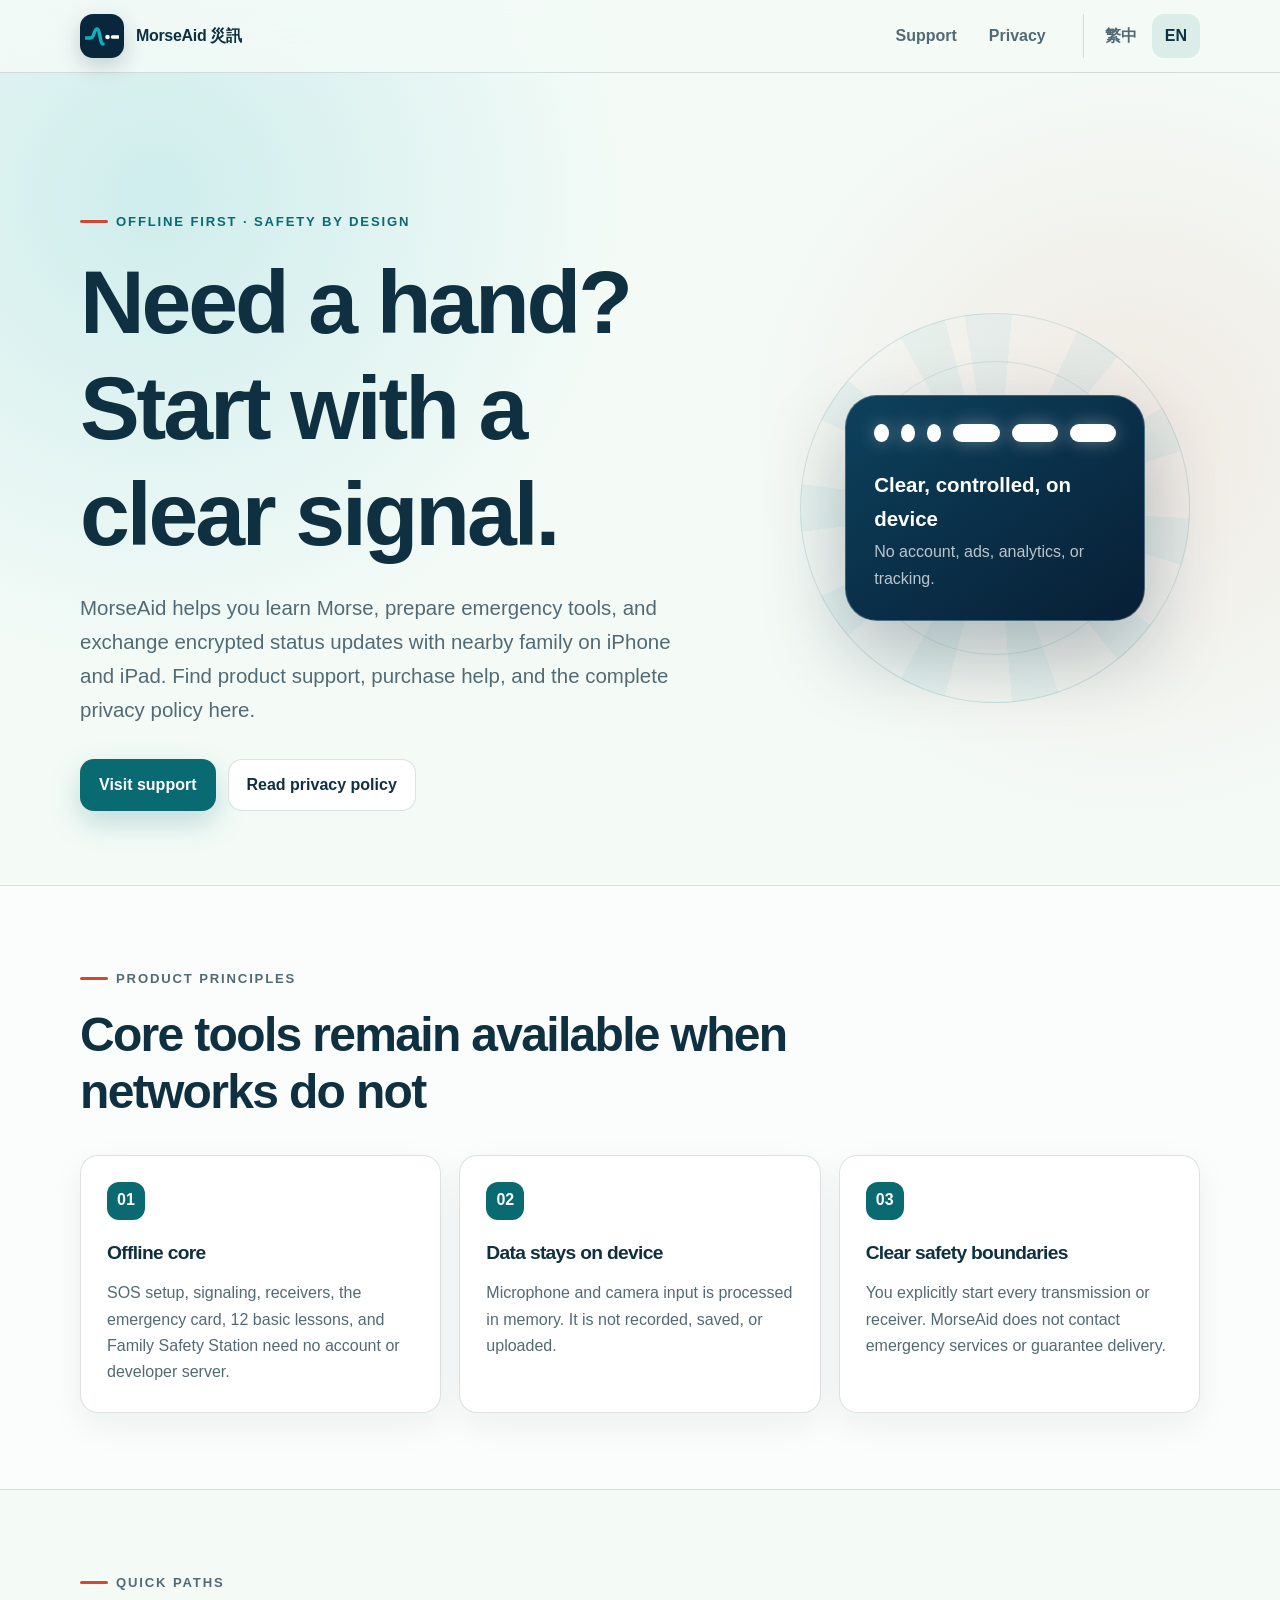
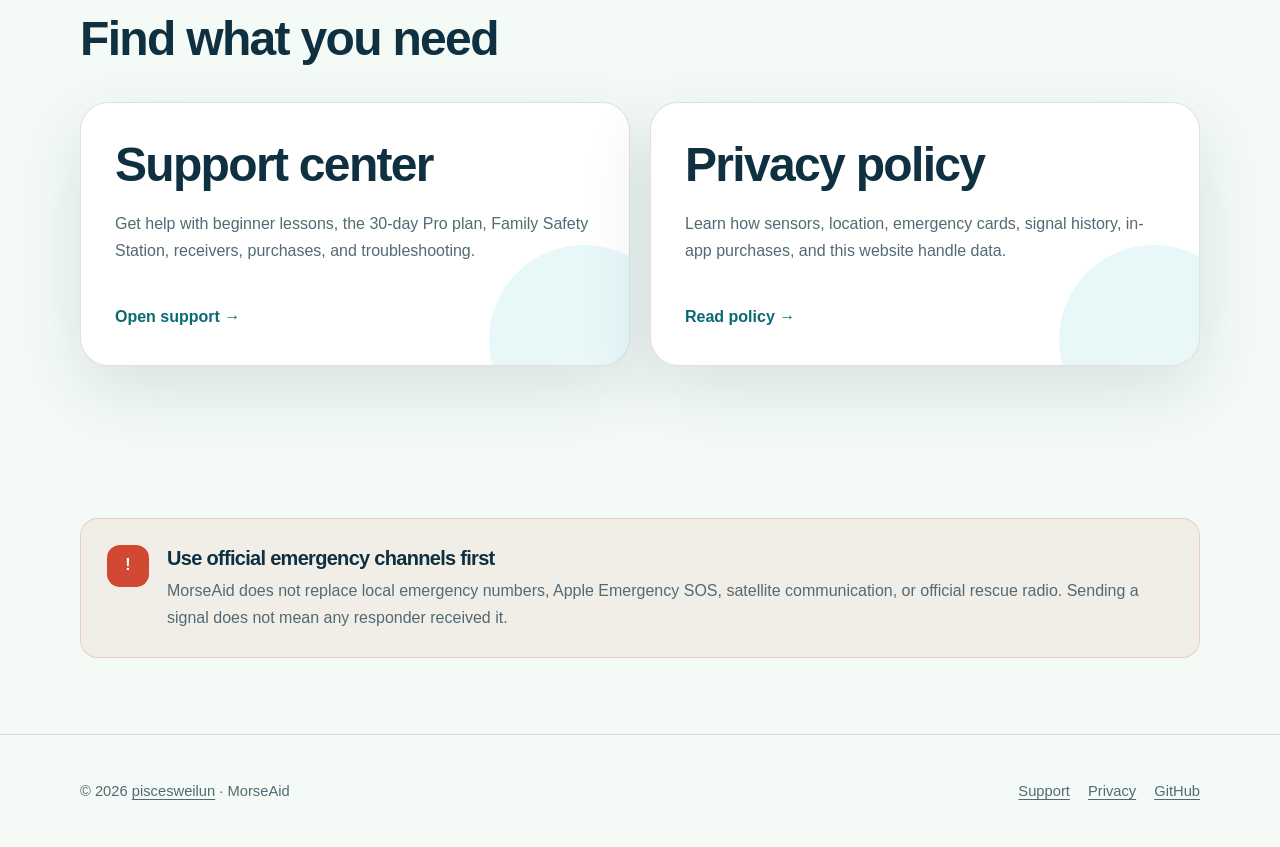
==== index.html @ 4d22c389 "docs: add training and Pro guidance" ====
<!doctype html>
<html lang="zh-Hant">
  <head>
    <meta charset="utf-8" />
    <meta name="viewport" content="width=device-width, initial-scale=1" />
    <meta
      name="description"
      content="MorseAid 災訊官方支援與隱私權資訊。Official support and privacy information for MorseAid."
    />
    <meta name="theme-color" content="#08273d" />
    <meta
      http-equiv="Content-Security-Policy"
      content="default-src 'self'; style-src 'self'; script-src 'self'; img-src 'self' data:; connect-src 'none'; object-src 'none'; base-uri 'self'"
    />
    <title>MorseAid 災訊｜支援與隱私</title>
    <link rel="icon" href="favicon.svg" type="image/svg+xml" />
    <link rel="stylesheet" href="styles.css" />
    <script src="script.js" defer></script>
  </head>
  <body data-lang="zh">
    <a class="skip-link lang-zh" href="#main">跳至主要內容</a>
    <a class="skip-link lang-en" href="#main">Skip to main content</a>
    <header class="site-header">
      <div class="nav-shell">
        <a class="brand-link" href="index.html" aria-label="MorseAid home">
          <span class="signal-mark" aria-hidden="true">
            <svg viewBox="0 0 68 48" fill="none">
              <path
                d="M2 28h10c6 0 6-18 12-18s6 30 12 30"
                stroke="#13afbd"
                stroke-width="7"
                stroke-linecap="round"
                stroke-linejoin="round"
              />
              <circle cx="45" cy="26" r="4.5" fill="white" />
              <path d="M55 26h11" stroke="white" stroke-width="7" stroke-linecap="round" />
            </svg>
          </span>
          <span>MorseAid 災訊</span>
        </a>
        <nav class="site-nav" aria-label="Primary">
          <a class="lang-zh" href="support.html">支援</a>
          <a class="lang-en" href="support.html">Support</a>
          <a class="lang-zh" href="privacy.html">隱私</a>
          <a class="lang-en" href="privacy.html">Privacy</a>
        </nav>
        <div class="language-toggle" aria-label="Language">
          <button type="button" data-language="zh" aria-pressed="true">繁中</button>
          <button type="button" data-language="en" aria-pressed="false">EN</button>
        </div>
      </div>
    </header>

    <main id="main">
      <section class="hero">
        <div class="shell hero-grid">
          <div>
            <p class="eyebrow lang-zh">離線優先 · 安全設計</p>
            <p class="eyebrow lang-en">Offline first · Safety by design</p>
            <h1 class="lang-zh">需要協助？<br />訊號從這裡開始。</h1>
            <h1 class="lang-en">Need a hand?<br />Start with a clear signal.</h1>
            <p class="lede lang-zh">
              MorseAid 災訊協助你在 iPhone 與 iPad 離線學習摩斯訊號、準備求救工具，並與附近家人交換加密現況。本網站提供操作支援、購買協助與完整隱私權說明。
            </p>
            <p class="lede lang-en">
              MorseAid helps you learn Morse, prepare emergency tools, and
              exchange encrypted status updates with nearby family on iPhone
              and iPad. Find product support, purchase help, and the complete
              privacy policy here.
            </p>
            <div class="hero-actions">
              <a class="button button-primary lang-zh" href="support.html">前往支援中心</a>
              <a class="button button-primary lang-en" href="support.html">Visit support</a>
              <a class="button button-secondary lang-zh" href="privacy.html">閱讀隱私權政策</a>
              <a class="button button-secondary lang-en" href="privacy.html">Read privacy policy</a>
            </div>
          </div>
          <div class="hero-visual" aria-hidden="true">
            <div class="signal-orbit"></div>
            <div class="signal-card">
              <div class="morse-line">
                <span class="dot"></span>
                <span class="dot"></span>
                <span class="dot"></span>
                <span class="dash"></span>
                <span class="dash"></span>
                <span class="dash"></span>
              </div>
              <strong class="lang-zh">清楚、可控、在裝置端</strong>
              <strong class="lang-en">Clear, controlled, on device</strong>
              <p class="lang-zh">沒有帳號、廣告、分析或追蹤。</p>
              <p class="lang-en">No account, ads, analytics, or tracking.</p>
            </div>
          </div>
        </div>
      </section>

      <section class="section section-soft">
        <div class="shell">
          <div class="section-heading">
            <p class="eyebrow lang-zh">產品原則</p>
            <p class="eyebrow lang-en">Product principles</p>
            <h2 class="lang-zh">在網路不可靠時，核心功能仍然可用</h2>
            <h2 class="lang-en">Core tools remain available when networks do not</h2>
          </div>
          <div class="card-grid">
            <article class="card">
              <span class="card-number">01</span>
              <h3 class="lang-zh">離線核心</h3>
              <h3 class="lang-en">Offline core</h3>
              <p class="lang-zh">
                SOS 設定、訊號發送與接收、求救資料卡、12 課基礎訓練及家庭安全站不需要帳號或開發者伺服器。
              </p>
              <p class="lang-en">
                SOS setup, signaling, receivers, the emergency card, 12 basic
                lessons, and Family Safety Station need no account or developer
                server.
              </p>
            </article>
            <article class="card">
              <span class="card-number">02</span>
              <h3 class="lang-zh">資料留在裝置</h3>
              <h3 class="lang-en">Data stays on device</h3>
              <p class="lang-zh">
                麥克風與相機資料只在記憶體中即時處理；不錄音、不儲存影像，也不上傳。
              </p>
              <p class="lang-en">
                Microphone and camera input is processed in memory. It is not
                recorded, saved, or uploaded.
              </p>
            </article>
            <article class="card">
              <span class="card-number">03</span>
              <h3 class="lang-zh">安全界線清楚</h3>
              <h3 class="lang-en">Clear safety boundaries</h3>
              <p class="lang-zh">
                每次發送或接收皆由你明確啟動。MorseAid 不會自動聯絡緊急服務，也不保證訊號送達。
              </p>
              <p class="lang-en">
                You explicitly start every transmission or receiver. MorseAid
                does not contact emergency services or guarantee delivery.
              </p>
            </article>
          </div>
        </div>
      </section>

      <section class="section">
        <div class="shell">
          <div class="section-heading">
            <p class="eyebrow lang-zh">快速入口</p>
            <p class="eyebrow lang-en">Quick paths</p>
            <h2 class="lang-zh">找到你需要的資訊</h2>
            <h2 class="lang-en">Find what you need</h2>
          </div>
          <div class="route-grid">
            <a class="route-card" href="support.html">
              <h2 class="lang-zh">支援中心</h2>
              <h2 class="lang-en">Support center</h2>
              <p class="lang-zh">
                查看新手課程、30 天 Pro 計畫、家庭安全站、聲光接收、購買恢復及故障排除。
              </p>
              <p class="lang-en">
                Get help with beginner lessons, the 30-day Pro plan, Family
                Safety Station, receivers, purchases, and troubleshooting.
              </p>
              <span class="route-label lang-zh">查看支援 →</span>
              <span class="route-label lang-en">Open support →</span>
            </a>
            <a class="route-card" href="privacy.html">
              <h2 class="lang-zh">隱私權政策</h2>
              <h2 class="lang-en">Privacy policy</h2>
              <p class="lang-zh">
                瞭解感測器、位置、求救資料卡、訊號歷史、App 內購買與本網站如何處理資料。
              </p>
              <p class="lang-en">
                Learn how sensors, location, emergency cards, signal history,
                in-app purchases, and this website handle data.
              </p>
              <span class="route-label lang-zh">閱讀政策 →</span>
              <span class="route-label lang-en">Read policy →</span>
            </a>
          </div>
        </div>
      </section>

      <section class="section">
        <div class="shell safety-note">
          <span class="safety-icon" aria-hidden="true">!</span>
          <div>
            <h2 class="lang-zh">緊急狀況請先使用正式求救管道</h2>
            <h2 class="lang-en">Use official emergency channels first</h2>
            <p class="lang-zh">
              MorseAid 不能取代 119、110、112、Apple 緊急 SOS、衛星通訊或正式救難無線電。發出訊號不代表任何救援單位已收到。
            </p>
            <p class="lang-en">
              MorseAid does not replace local emergency numbers, Apple Emergency
              SOS, satellite communication, or official rescue radio. Sending a
              signal does not mean any responder received it.
            </p>
          </div>
        </div>
      </section>
    </main>

    <footer class="site-footer">
      <div class="shell footer-shell">
        <span>
          © <span data-year>2026</span>
          <a href="https://github.com/piscesweilun">piscesweilun</a> · MorseAid
        </span>
        <nav aria-label="Footer">
          <a class="lang-zh" href="support.html">支援</a>
          <a class="lang-en" href="support.html">Support</a>
          <a class="lang-zh" href="privacy.html">隱私權政策</a>
          <a class="lang-en" href="privacy.html">Privacy</a>
          <a href="https://github.com/piscesweilun/MorseAid-Support">GitHub</a>
        </nav>
      </div>
    </footer>
  </body>
</html>
---- styles.css ----
:root {
  color-scheme: light dark;
  --ink: #0f3040;
  --muted: #526a73;
  --paper: #f4fbf7;
  --surface: rgba(255, 255, 255, 0.86);
  --surface-strong: #ffffff;
  --line: rgba(15, 48, 64, 0.14);
  --brand: #096a71;
  --brand-bright: #08a4b5;
  --emergency: #d14932;
  --navy: #08273d;
  --shadow: 0 24px 70px rgba(8, 39, 61, 0.12);
  --radius-large: 28px;
  --radius-medium: 18px;
  --content: 1120px;
}

* {
  box-sizing: border-box;
}

html {
  scroll-behavior: smooth;
}

body {
  margin: 0;
  min-height: 100vh;
  color: var(--ink);
  background:
    radial-gradient(circle at 12% 8%, rgba(8, 164, 181, 0.16), transparent 30rem),
    radial-gradient(circle at 88% 18%, rgba(209, 73, 50, 0.1), transparent 25rem),
    var(--paper);
  font-family: -apple-system, BlinkMacSystemFont, "Segoe UI", "Noto Sans TC",
    "PingFang TC", sans-serif;
  line-height: 1.65;
}

a {
  color: var(--brand);
  text-underline-offset: 0.2em;
}

a:hover {
  color: var(--brand-bright);
}

button,
a {
  -webkit-tap-highlight-color: transparent;
}

.skip-link {
  position: fixed;
  z-index: 100;
  top: 12px;
  left: 12px;
  padding: 10px 14px;
  color: white;
  background: var(--navy);
  border-radius: 10px;
  transform: translateY(-160%);
}

.skip-link:focus {
  transform: translateY(0);
}

.site-header {
  position: sticky;
  z-index: 20;
  top: 0;
  border-bottom: 1px solid var(--line);
  background: rgba(244, 251, 247, 0.84);
  backdrop-filter: blur(18px);
}

.nav-shell {
  width: min(calc(100% - 32px), var(--content));
  min-height: 72px;
  margin: auto;
  display: flex;
  align-items: center;
  gap: 24px;
}

.brand-link {
  display: inline-flex;
  align-items: center;
  gap: 12px;
  color: var(--ink);
  font-weight: 800;
  text-decoration: none;
  letter-spacing: -0.02em;
}

.signal-mark {
  width: 44px;
  height: 44px;
  display: grid;
  place-items: center;
  overflow: hidden;
  border-radius: 13px;
  background: var(--navy);
  box-shadow: 0 8px 22px rgba(8, 39, 61, 0.2);
}

.signal-mark svg {
  width: 34px;
  height: 24px;
}

.site-nav {
  margin-left: auto;
  display: flex;
  align-items: center;
  gap: 6px;
}

.site-nav a,
.language-toggle button {
  min-height: 42px;
  padding: 9px 13px;
  color: var(--muted);
  border: 0;
  border-radius: 12px;
  background: transparent;
  font: inherit;
  font-weight: 700;
  text-decoration: none;
  cursor: pointer;
}

.site-nav a:hover,
.site-nav a[aria-current="page"],
.language-toggle button:hover,
.language-toggle button[aria-pressed="true"] {
  color: var(--ink);
  background: rgba(9, 106, 113, 0.1);
}

.language-toggle {
  display: flex;
  gap: 2px;
  padding-left: 8px;
  border-left: 1px solid var(--line);
}

main {
  overflow: hidden;
}

.shell {
  width: min(calc(100% - 32px), var(--content));
  margin: auto;
}

.hero {
  position: relative;
  padding: clamp(72px, 11vw, 132px) 0 74px;
}

.hero-grid {
  display: grid;
  grid-template-columns: minmax(0, 1.2fr) minmax(280px, 0.8fr);
  align-items: center;
  gap: clamp(42px, 8vw, 96px);
}

.eyebrow {
  display: inline-flex;
  align-items: center;
  gap: 8px;
  margin: 0 0 18px;
  color: var(--brand);
  font-size: 0.82rem;
  font-weight: 850;
  letter-spacing: 0.14em;
  text-transform: uppercase;
}

.eyebrow::before {
  width: 28px;
  height: 3px;
  content: "";
  border-radius: 999px;
  background: var(--emergency);
}

h1,
h2,
h3 {
  line-height: 1.18;
  letter-spacing: -0.035em;
}

h1 {
  max-width: 780px;
  margin: 0;
  font-size: clamp(2.65rem, 7vw, 5.8rem);
}

.page-hero h1 {
  font-size: clamp(2.4rem, 6vw, 4.7rem);
}

h2 {
  margin: 0 0 18px;
  font-size: clamp(1.8rem, 4vw, 3rem);
}

h3 {
  margin: 0 0 10px;
  font-size: 1.2rem;
}

.lede {
  max-width: 700px;
  margin: 24px 0 0;
  color: var(--muted);
  font-size: clamp(1.05rem, 2vw, 1.28rem);
}

.hero-actions {
  display: flex;
  flex-wrap: wrap;
  gap: 12px;
  margin-top: 32px;
}

.button {
  display: inline-flex;
  min-height: 50px;
  align-items: center;
  justify-content: center;
  gap: 8px;
  padding: 12px 18px;
  border: 1px solid transparent;
  border-radius: 14px;
  font-weight: 800;
  text-decoration: none;
}

.button-primary {
  color: white;
  background: var(--brand);
  box-shadow: 0 12px 30px rgba(9, 106, 113, 0.22);
}

.button-primary:hover {
  color: white;
  background: #075b61;
}

.button-secondary {
  color: var(--ink);
  border-color: var(--line);
  background: var(--surface);
}

button.button {
  font: inherit;
  cursor: pointer;
}

button.button:disabled {
  cursor: not-allowed;
  opacity: 0.48;
}

.hero-visual {
  position: relative;
  min-height: 390px;
  display: grid;
  place-items: center;
}

.signal-orbit {
  position: absolute;
  width: min(390px, 92vw);
  aspect-ratio: 1;
  border: 1px solid rgba(9, 106, 113, 0.14);
  border-radius: 50%;
  background:
    repeating-conic-gradient(
      from -9deg,
      rgba(8, 164, 181, 0.05) 0deg 14deg,
      transparent 14deg 34deg
    );
}

.signal-orbit::before,
.signal-orbit::after {
  position: absolute;
  inset: 12%;
  content: "";
  border: 1px solid rgba(9, 106, 113, 0.12);
  border-radius: inherit;
}

.signal-orbit::after {
  inset: 30%;
  background: rgba(9, 106, 113, 0.06);
}

.signal-card {
  position: relative;
  z-index: 2;
  width: min(300px, 75vw);
  padding: 28px;
  border: 1px solid rgba(255, 255, 255, 0.25);
  border-radius: 32px;
  color: white;
  background: linear-gradient(145deg, #0d415d, #071f35);
  box-shadow: 0 34px 80px rgba(8, 39, 61, 0.28);
}

.morse-line {
  display: flex;
  align-items: center;
  gap: 12px;
  margin-bottom: 26px;
}

.dot,
.dash {
  height: 18px;
  display: block;
  background: white;
  box-shadow: 0 0 18px rgba(255, 255, 255, 0.35);
}

.dot {
  width: 18px;
  border-radius: 50%;
}

.dash {
  width: 58px;
  border-radius: 999px;
}

.signal-card strong {
  display: block;
  margin-bottom: 4px;
  font-size: 1.28rem;
}

.signal-card p {
  margin: 0;
  color: rgba(255, 255, 255, 0.72);
}

.section {
  padding: 76px 0;
}

.section-soft {
  border-block: 1px solid var(--line);
  background: rgba(255, 255, 255, 0.48);
}

.section-heading {
  max-width: 720px;
  margin-bottom: 34px;
}

.section-heading p,
.card p,
.policy-section p,
.policy-section li,
.faq-item p {
  color: var(--muted);
}

.card-grid {
  display: grid;
  grid-template-columns: repeat(3, minmax(0, 1fr));
  gap: 18px;
}

.card {
  min-height: 100%;
  padding: 26px;
  border: 1px solid var(--line);
  border-radius: var(--radius-medium);
  background: var(--surface);
  box-shadow: 0 12px 35px rgba(8, 39, 61, 0.06);
}

.card-number {
  width: 38px;
  height: 38px;
  margin-bottom: 22px;
  display: grid;
  place-items: center;
  color: white;
  border-radius: 12px;
  background: var(--brand);
  font-weight: 850;
}

.card p:last-child {
  margin-bottom: 0;
}

.route-grid {
  display: grid;
  grid-template-columns: repeat(2, minmax(0, 1fr));
  gap: 20px;
}

.route-card {
  position: relative;
  min-height: 260px;
  padding: 34px;
  overflow: hidden;
  border: 1px solid var(--line);
  border-radius: var(--radius-large);
  color: var(--ink);
  background: var(--surface-strong);
  box-shadow: var(--shadow);
  text-decoration: none;
}

.route-card::after {
  position: absolute;
  right: -50px;
  bottom: -70px;
  width: 190px;
  height: 190px;
  content: "";
  border-radius: 50%;
  background: rgba(8, 164, 181, 0.09);
}

.route-card:hover {
  color: var(--ink);
  border-color: rgba(9, 106, 113, 0.35);
  transform: translateY(-2px);
}

.route-card p {
  max-width: 34rem;
  color: var(--muted);
}

.route-label {
  display: inline-flex;
  align-items: center;
  gap: 8px;
  margin-top: 24px;
  color: var(--brand);
  font-weight: 850;
}

.safety-note {
  display: grid;
  grid-template-columns: auto 1fr;
  gap: 18px;
  padding: 26px;
  border: 1px solid rgba(209, 73, 50, 0.2);
  border-radius: var(--radius-medium);
  background: rgba(209, 73, 50, 0.07);
}

.safety-icon {
  width: 42px;
  height: 42px;
  display: grid;
  place-items: center;
  color: white;
  border-radius: 13px;
  background: var(--emergency);
  font-weight: 900;
}

.safety-note h2 {
  margin: 2px 0 8px;
  font-size: 1.25rem;
}

.safety-note p {
  margin: 0;
  color: var(--muted);
}

.page-hero {
  padding: clamp(62px, 9vw, 104px) 0 52px;
}

.page-hero .lede {
  max-width: 780px;
}

.content-layout {
  display: grid;
  grid-template-columns: 230px minmax(0, 1fr);
  align-items: start;
  gap: clamp(34px, 7vw, 84px);
}

.toc {
  position: sticky;
  top: 100px;
  padding: 18px;
  border: 1px solid var(--line);
  border-radius: 16px;
  background: var(--surface);
}

.toc strong {
  display: block;
  margin-bottom: 10px;
  font-size: 0.85rem;
  letter-spacing: 0.08em;
  text-transform: uppercase;
}

.toc a {
  display: block;
  padding: 7px 8px;
  color: var(--muted);
  border-radius: 9px;
  font-size: 0.94rem;
  text-decoration: none;
}

.toc a:hover {
  color: var(--ink);
  background: rgba(9, 106, 113, 0.08);
}

.content-stack {
  min-width: 0;
}

.policy-section {
  padding: 0 0 52px;
  scroll-margin-top: 104px;
}

.policy-section + .policy-section {
  padding-top: 52px;
  border-top: 1px solid var(--line);
}

.policy-section ul,
.policy-section ol {
  padding-left: 1.35rem;
}

.policy-section li + li {
  margin-top: 9px;
}

.fact-list {
  display: grid;
  grid-template-columns: repeat(2, minmax(0, 1fr));
  gap: 14px;
  margin-top: 22px;
}

.fact {
  padding: 18px;
  border: 1px solid var(--line);
  border-radius: 14px;
  background: var(--surface);
}

.fact strong {
  display: block;
  margin-bottom: 5px;
}

.fact p {
  margin: 0;
}

.test-notice {
  margin: 24px 0;
  padding: 18px 20px;
  border: 1px solid rgba(9, 106, 113, 0.22);
  border-radius: 16px;
  background: rgba(8, 164, 181, 0.08);
}

.test-notice strong {
  display: block;
  margin-bottom: 5px;
}

.test-notice p {
  margin: 0;
}

.test-message-picker {
  display: grid;
  grid-template-columns: auto minmax(160px, 240px) minmax(0, 1fr);
  align-items: center;
  gap: 12px;
  margin: 0 0 18px;
  padding: 16px 18px;
  border: 1px solid var(--line);
  border-radius: 16px;
  background: var(--surface);
}

.test-message-picker label {
  font-weight: 900;
}

.test-message-picker select {
  width: 100%;
  min-height: 44px;
  padding: 8px 36px 8px 12px;
  color: var(--ink);
  border: 1px solid var(--line);
  border-radius: 10px;
  background: var(--surface-strong);
  font: inherit;
  font-weight: 800;
}

.test-message-picker p {
  margin: 0;
  color: var(--muted);
}

.test-message-picker code {
  color: var(--brand);
  font-size: 1rem;
  font-weight: 900;
  letter-spacing: 0.08em;
}

.signal-test-grid {
  display: grid;
  grid-template-columns: repeat(2, minmax(0, 1fr));
  gap: 18px;
}

.signal-test-card {
  min-width: 0;
  padding: 22px;
  border: 1px solid var(--line);
  border-radius: var(--radius-medium);
  background: var(--surface);
  box-shadow: 0 14px 42px rgba(8, 39, 61, 0.08);
}

.signal-test-heading {
  display: grid;
  grid-template-columns: auto minmax(0, 1fr);
  align-items: start;
  gap: 14px;
}

.signal-test-heading h3 {
  margin-top: 2px;
}

.signal-test-heading p {
  margin: 0;
}

.test-kind {
  display: inline-flex;
  min-height: 30px;
  align-items: center;
  padding: 5px 8px;
  color: white;
  border-radius: 8px;
  background: var(--brand);
  font-size: 0.68rem;
  font-weight: 900;
  letter-spacing: 0.1em;
}

.audio-test-visual,
.optical-test-stage {
  height: 240px;
  margin: 22px 0;
  overflow: hidden;
  border-radius: 18px;
  background: #061820;
}

.audio-test-visual {
  display: flex;
  align-items: center;
  justify-content: center;
  gap: 8px;
}

.audio-test-visual span {
  width: 8px;
  height: 34px;
  border-radius: 999px;
  background: #49c6c8;
}

.audio-test-visual span:nth-child(2),
.audio-test-visual span:nth-child(4) {
  height: 72px;
}

.audio-test-visual span:nth-child(3) {
  height: 112px;
  background: white;
}

.audio-test-visual strong {
  margin-left: 12px;
  color: white;
  font-size: 1rem;
}

.audio-test-visual.is-running {
  box-shadow: inset 0 0 0 2px rgba(73, 198, 200, 0.72);
}

.optical-test-stage {
  position: relative;
  display: grid;
  place-items: center;
}

.optical-test-signal {
  width: min(170px, 52vw);
  aspect-ratio: 1;
  border: 2px solid rgba(255, 255, 255, 0.18);
  border-radius: 50%;
  background: #111b20;
  box-shadow: inset 0 0 28px rgba(0, 0, 0, 0.72);
}

.optical-test-stage.is-on .optical-test-signal {
  border-color: white;
  background: white;
  box-shadow:
    0 0 36px rgba(255, 255, 255, 0.82),
    0 0 86px rgba(73, 198, 200, 0.4);
}

.optical-test-label {
  position: absolute;
  right: 12px;
  bottom: 10px;
  color: rgba(255, 255, 255, 0.62);
  font-size: 0.76rem;
  font-weight: 800;
  letter-spacing: 0.08em;
}

.test-actions,
.dialog-actions {
  display: flex;
  flex-wrap: wrap;
  gap: 10px;
}

.test-actions .button {
  flex: 1 1 180px;
}

.test-status {
  min-height: 1.65em;
  margin: 12px 0 0;
  color: var(--brand);
  font-weight: 800;
}

.button-stop-all {
  width: 100%;
  margin-top: 18px;
  color: white;
  border-color: transparent;
  background: var(--emergency);
}

.button-stop-all:hover:not(:disabled) {
  color: white;
  background: #b83b28;
}

.signal-test-safety {
  margin-top: 18px;
}

.signal-test-safety h3 {
  margin: 2px 0 8px;
}

.flash-warning-dialog {
  width: min(calc(100% - 32px), 520px);
  padding: 0;
  color: var(--ink);
  border: 1px solid var(--line);
  border-radius: 22px;
  background: var(--surface-strong);
  box-shadow: var(--shadow);
}

.flash-warning-dialog::backdrop {
  background: rgba(2, 15, 22, 0.72);
  backdrop-filter: blur(5px);
}

.flash-warning-dialog form {
  padding: 26px;
}

.flash-warning-dialog h2 {
  margin: 18px 0 10px;
  font-size: 1.7rem;
}

.flash-warning-dialog p {
  color: var(--muted);
}

.dialog-actions {
  justify-content: flex-end;
  margin-top: 22px;
}

.faq-list {
  display: grid;
  gap: 12px;
}

.faq-item {
  padding: 22px;
  border: 1px solid var(--line);
  border-radius: 16px;
  background: var(--surface);
}

.faq-item p:last-child {
  margin-bottom: 0;
}

.contact-panel {
  padding: clamp(26px, 5vw, 42px);
  border-radius: var(--radius-large);
  color: white;
  background:
    radial-gradient(circle at 90% 10%, rgba(8, 164, 181, 0.38), transparent 18rem),
    var(--navy);
  box-shadow: var(--shadow);
}

.contact-panel h2 {
  margin-bottom: 12px;
}

.contact-panel p {
  max-width: 720px;
  color: rgba(255, 255, 255, 0.72);
}

.contact-panel .button-primary {
  color: var(--navy);
  background: white;
  box-shadow: none;
}

.meta-line {
  margin-top: 18px;
  color: var(--muted);
  font-size: 0.92rem;
}

.site-footer {
  padding: 44px 0;
  border-top: 1px solid var(--line);
}

.footer-shell {
  display: flex;
  align-items: center;
  gap: 20px;
  color: var(--muted);
  font-size: 0.92rem;
}

.footer-shell nav {
  margin-left: auto;
  display: flex;
  flex-wrap: wrap;
  gap: 18px;
}

.footer-shell a {
  color: var(--muted);
}

[data-lang="en"] .lang-zh,
[data-lang="zh"] .lang-en {
  display: none !important;
}

:focus-visible {
  outline: 3px solid rgba(8, 164, 181, 0.48);
  outline-offset: 3px;
}

@media (prefers-reduced-motion: no-preference) {
  .route-card,
  .button {
    transition:
      transform 160ms ease,
      border-color 160ms ease,
      background-color 160ms ease;
  }
}

@media (max-width: 820px) {
  .test-message-picker {
    grid-template-columns: 1fr;
  }

  .nav-shell {
    min-height: 64px;
    gap: 12px;
  }

  .brand-link span:last-child {
    display: none;
  }

  .site-nav {
    gap: 0;
  }

  .site-nav a {
    padding-inline: 9px;
  }

  .hero-grid {
    grid-template-columns: 1fr;
  }

  .hero-visual {
    min-height: 330px;
  }

  .card-grid,
  .route-grid,
  .signal-test-grid {
    grid-template-columns: 1fr;
  }

  .content-layout {
    grid-template-columns: 1fr;
  }

  .toc {
    position: static;
  }
}

@media (max-width: 560px) {
  .nav-shell {
    width: min(calc(100% - 20px), var(--content));
  }

  .signal-mark {
    width: 40px;
    height: 40px;
  }

  .site-nav a {
    font-size: 0.9rem;
  }

  .language-toggle {
    padding-left: 3px;
  }

  .language-toggle button {
    padding-inline: 8px;
    font-size: 0.85rem;
  }

  .shell {
    width: min(calc(100% - 24px), var(--content));
  }

  .hero {
    padding-top: 58px;
  }

  .hero-actions {
    display: grid;
  }

  .button {
    width: 100%;
  }

  .fact-list {
    grid-template-columns: 1fr;
  }

  .footer-shell {
    align-items: flex-start;
    flex-direction: column;
  }

  .footer-shell nav {
    margin-left: 0;
  }
}

@media (prefers-color-scheme: dark) {
  :root {
    --ink: #ecfaf5;
    --muted: #a6c7c5;
    --paper: #091d26;
    --surface: rgba(15, 48, 59, 0.82);
    --surface-strong: #10323d;
    --line: rgba(196, 235, 225, 0.14);
    --brand: #49c6c8;
    --brand-bright: #7be1dc;
    --navy: #061820;
    --shadow: 0 24px 70px rgba(0, 0, 0, 0.26);
  }

  body {
    background:
      radial-gradient(circle at 12% 8%, rgba(8, 164, 181, 0.12), transparent 30rem),
      radial-gradient(circle at 88% 18%, rgba(209, 73, 50, 0.08), transparent 25rem),
      var(--paper);
  }

  .site-header {
    background: rgba(9, 29, 38, 0.84);
  }

  .section-soft {
    background: rgba(3, 17, 24, 0.28);
  }
}
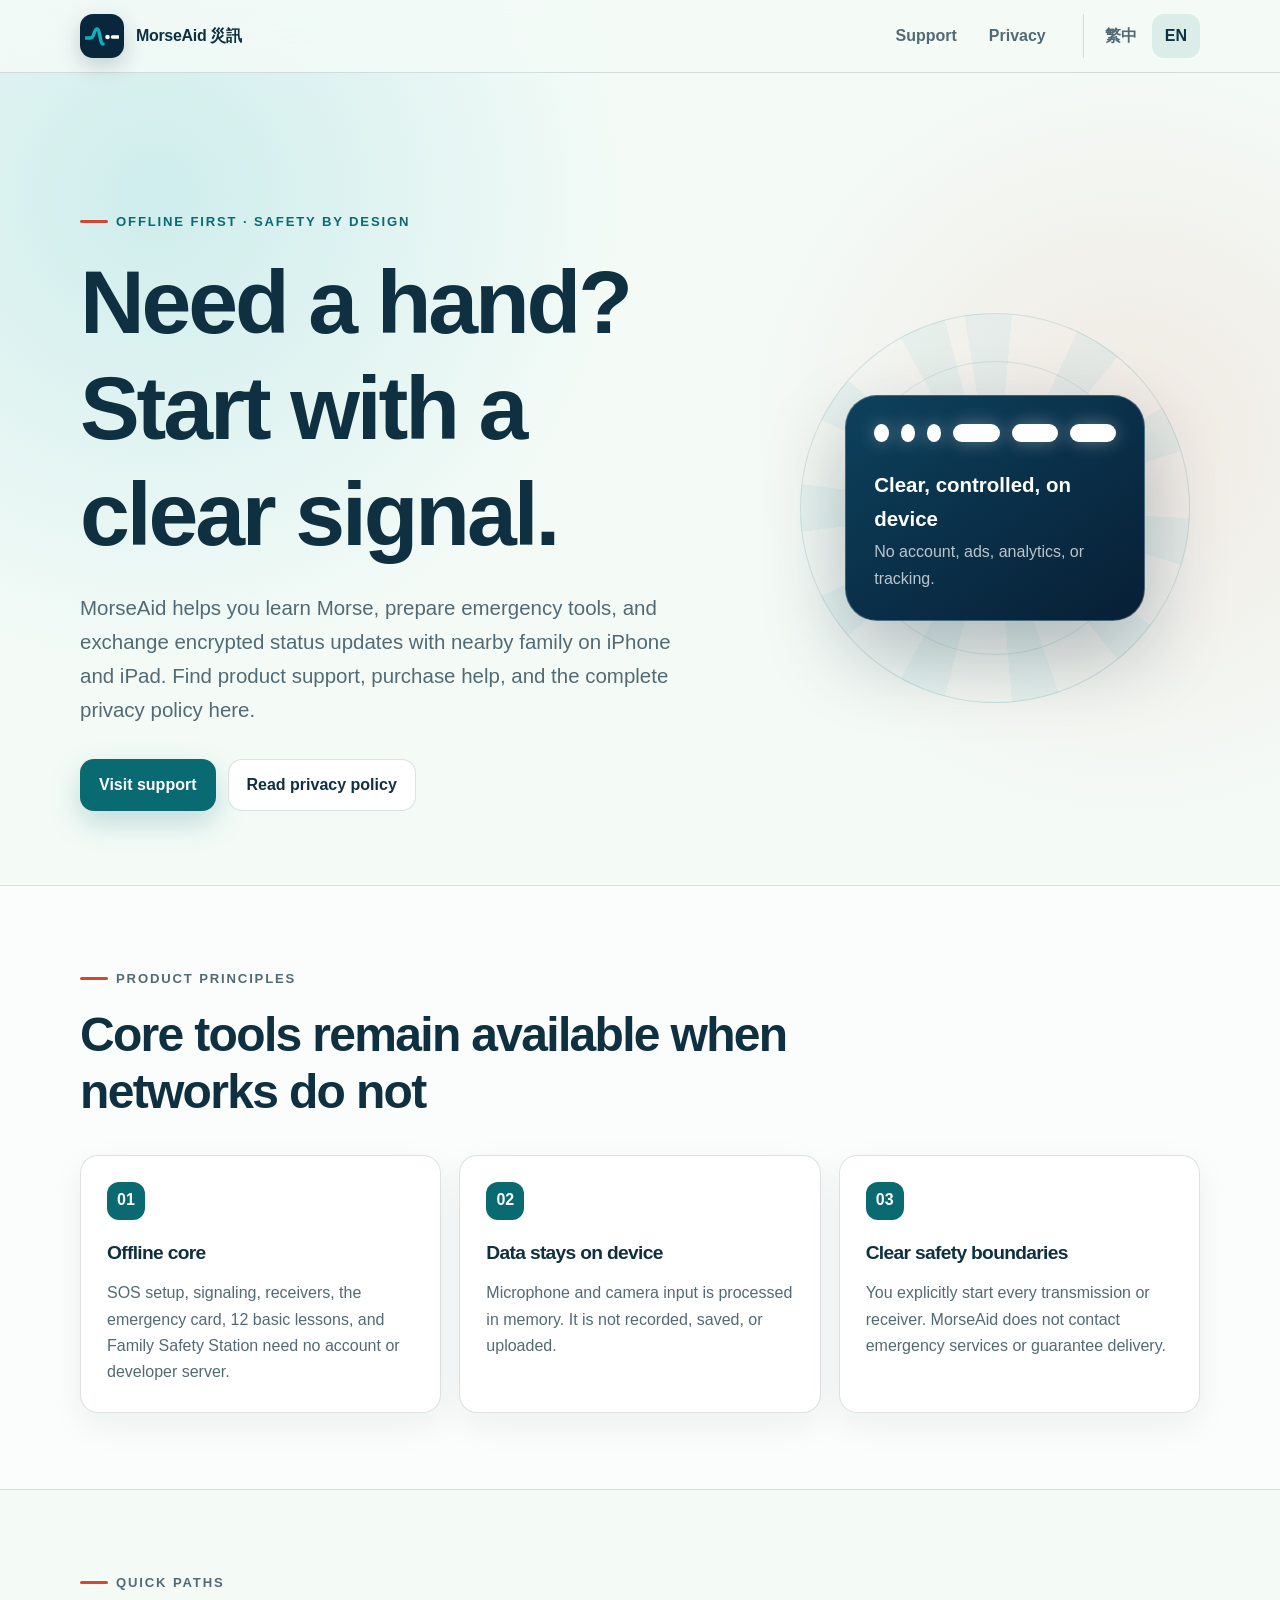
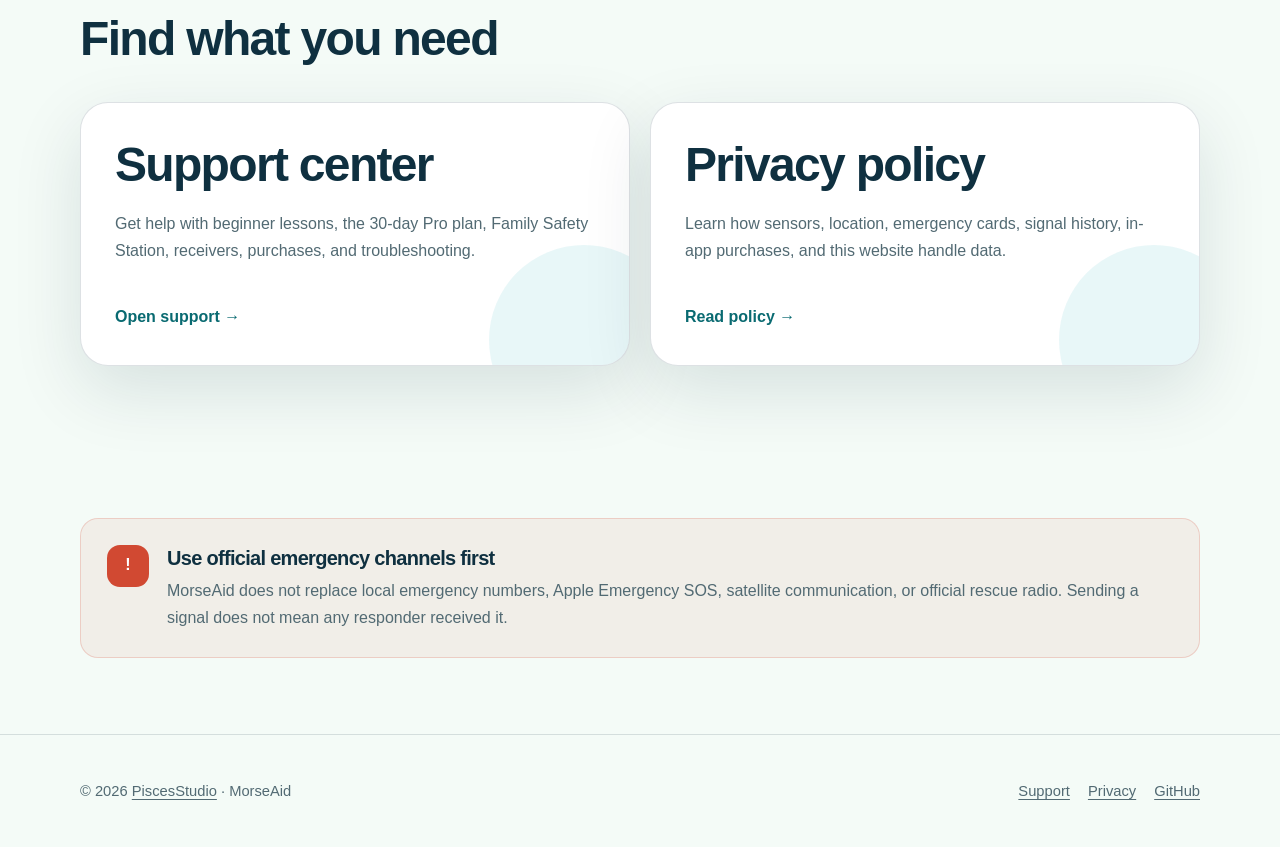
==== commit 145a9004: "docs: rename publisher brand" ====
--- a/index.html
+++ b/index.html
@@ -207,7 +207,7 @@
       <div class="shell footer-shell">
         <span>
           © <span data-year>2026</span>
-          <a href="https://github.com/piscesweilun">piscesweilun</a> · MorseAid
+          <a href="https://github.com/piscesweilun">PiscesStudio</a> · MorseAid
         </span>
         <nav aria-label="Footer">
           <a class="lang-zh" href="support.html">支援</a>
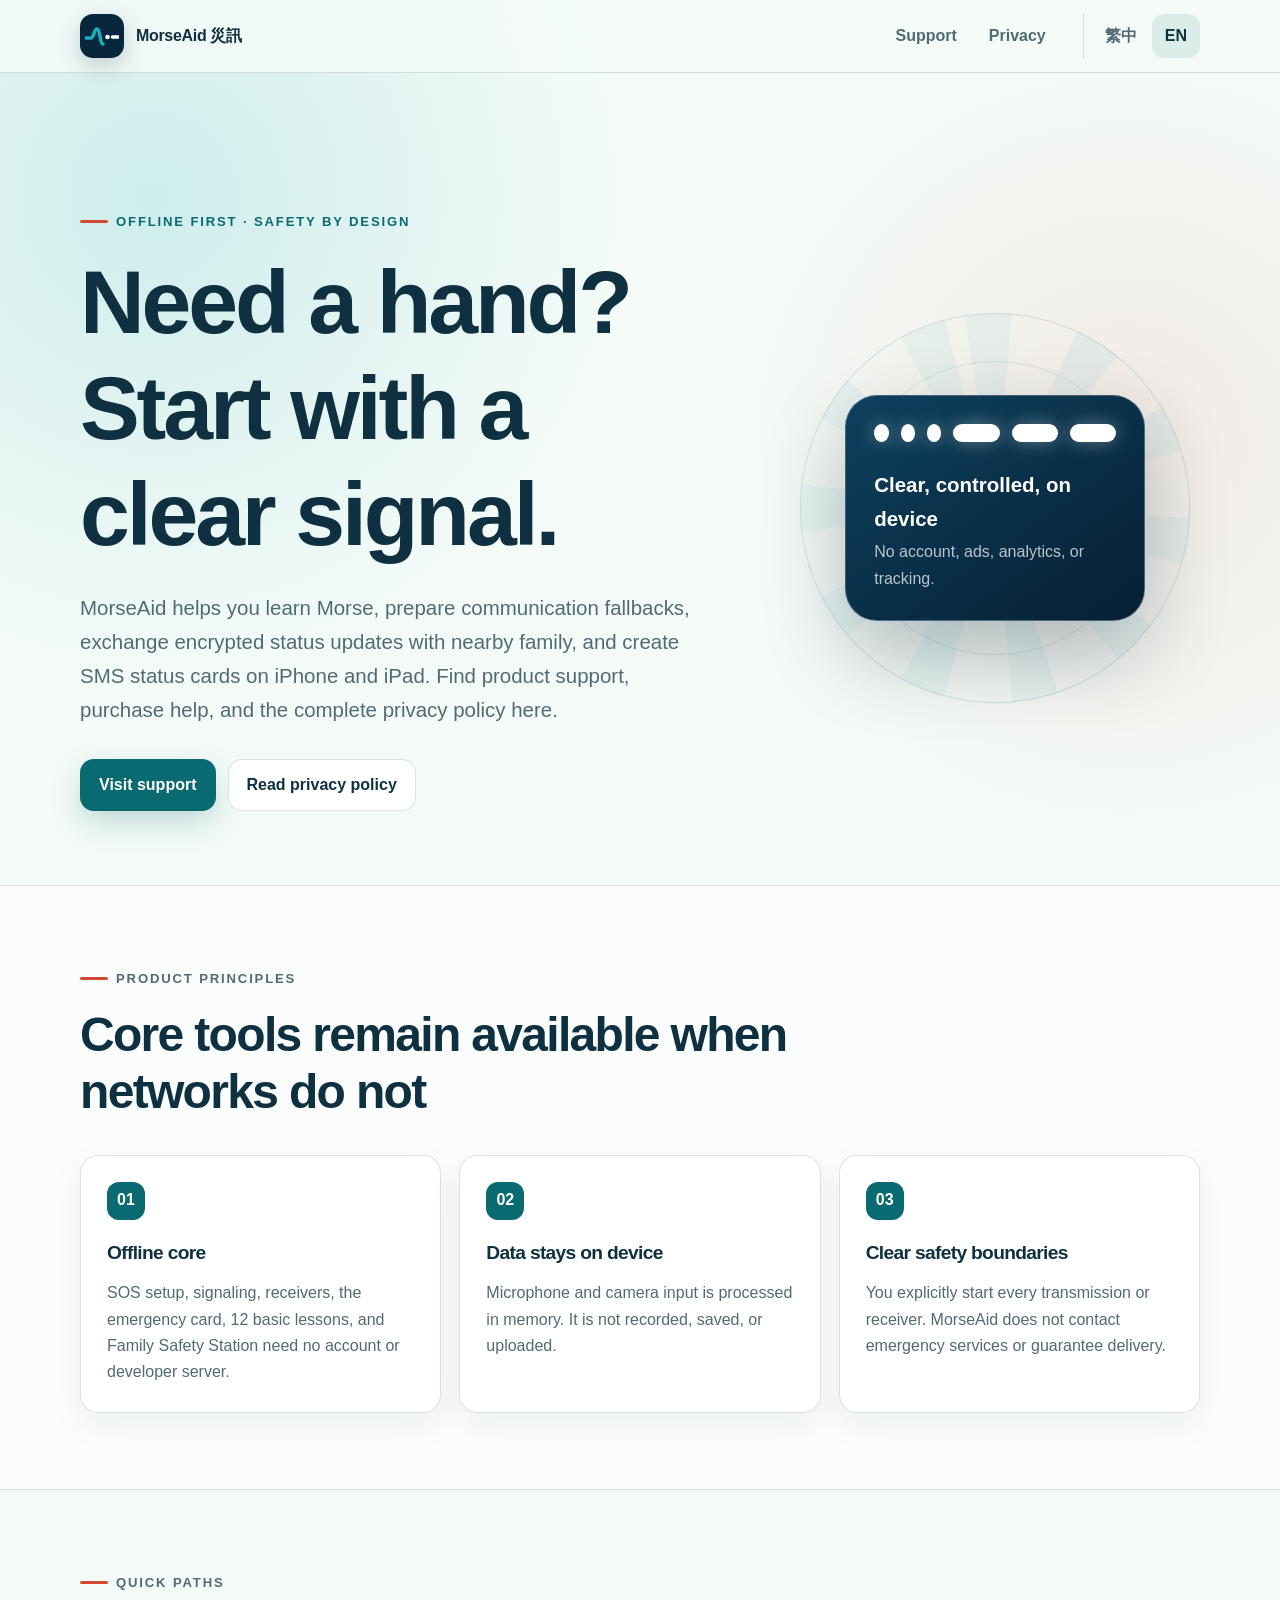
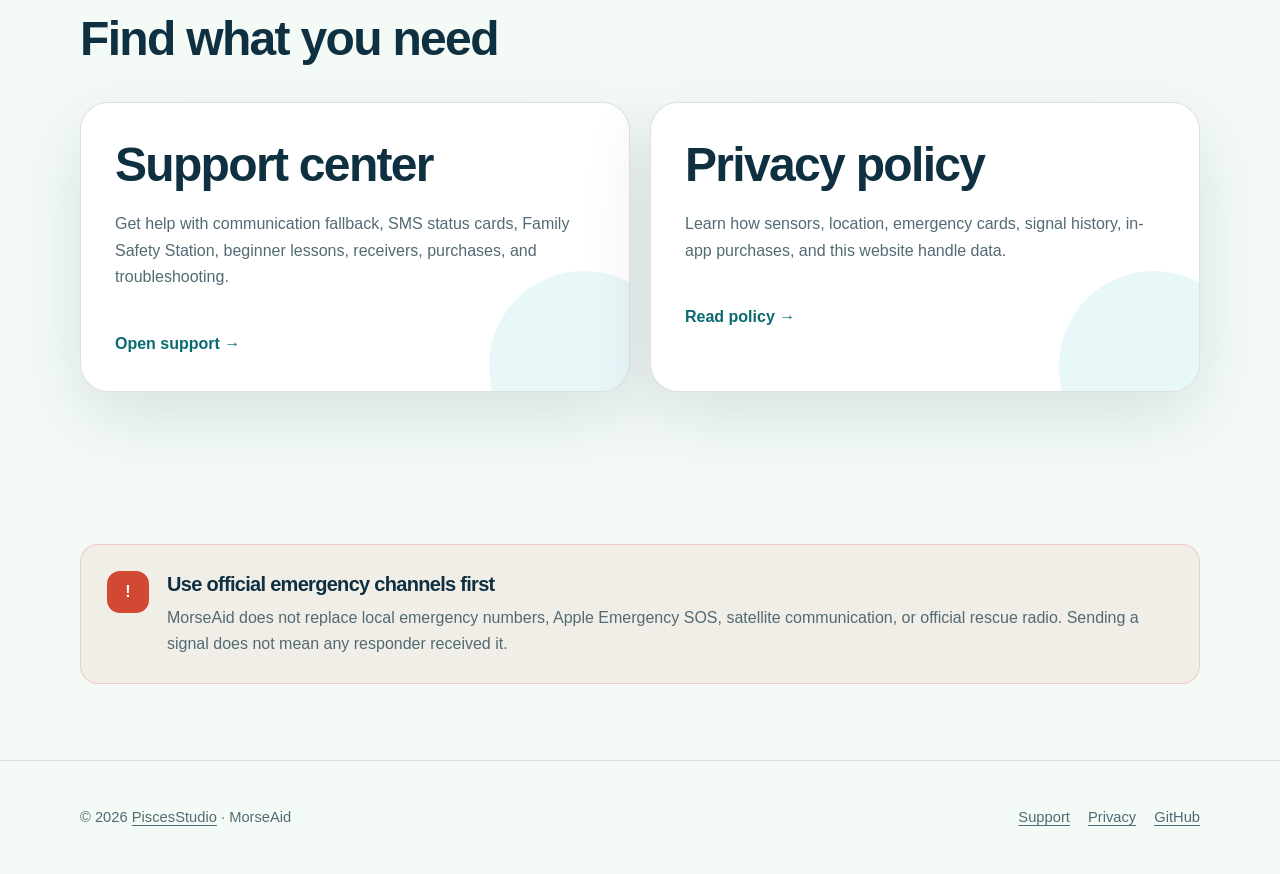
==== commit c6f22ef0: "docs: add communication fallback support" ====
--- a/index.html
+++ b/index.html
@@ -60,13 +60,13 @@
             <h1 class="lang-zh">需要協助？<br />訊號從這裡開始。</h1>
             <h1 class="lang-en">Need a hand?<br />Start with a clear signal.</h1>
             <p class="lede lang-zh">
-              MorseAid 災訊協助你在 iPhone 與 iPad 離線學習摩斯訊號、準備求救工具，並與附近家人交換加密現況。本網站提供操作支援、購買協助與完整隱私權說明。
+              MorseAid 災訊協助你在 iPhone 與 iPad 離線學習摩斯訊號、準備通訊受限時的備援工具，並與附近家人交換加密現況或建立簡訊現況卡。本網站提供操作支援、購買協助與完整隱私權說明。
             </p>
             <p class="lede lang-en">
-              MorseAid helps you learn Morse, prepare emergency tools, and
-              exchange encrypted status updates with nearby family on iPhone
-              and iPad. Find product support, purchase help, and the complete
-              privacy policy here.
+              MorseAid helps you learn Morse, prepare communication fallbacks,
+              exchange encrypted status updates with nearby family, and create
+              SMS status cards on iPhone and iPad. Find product support,
+              purchase help, and the complete privacy policy here.
             </p>
             <div class="hero-actions">
               <a class="button button-primary lang-zh" href="support.html">前往支援中心</a>
@@ -158,11 +158,12 @@
               <h2 class="lang-zh">支援中心</h2>
               <h2 class="lang-en">Support center</h2>
               <p class="lang-zh">
-                查看新手課程、30 天 Pro 計畫、家庭安全站、聲光接收、購買恢復及故障排除。
-              </p>
-              <p class="lang-en">
-                Get help with beginner lessons, the 30-day Pro plan, Family
-                Safety Station, receivers, purchases, and troubleshooting.
+                查看通訊受限應變、簡訊現況卡、家庭安全站、新手課程、聲光接收、購買恢復及故障排除。
+              </p>
+              <p class="lang-en">
+                Get help with communication fallback, SMS status cards, Family
+                Safety Station, beginner lessons, receivers, purchases, and
+                troubleshooting.
               </p>
               <span class="route-label lang-zh">查看支援 →</span>
               <span class="route-label lang-en">Open support →</span>
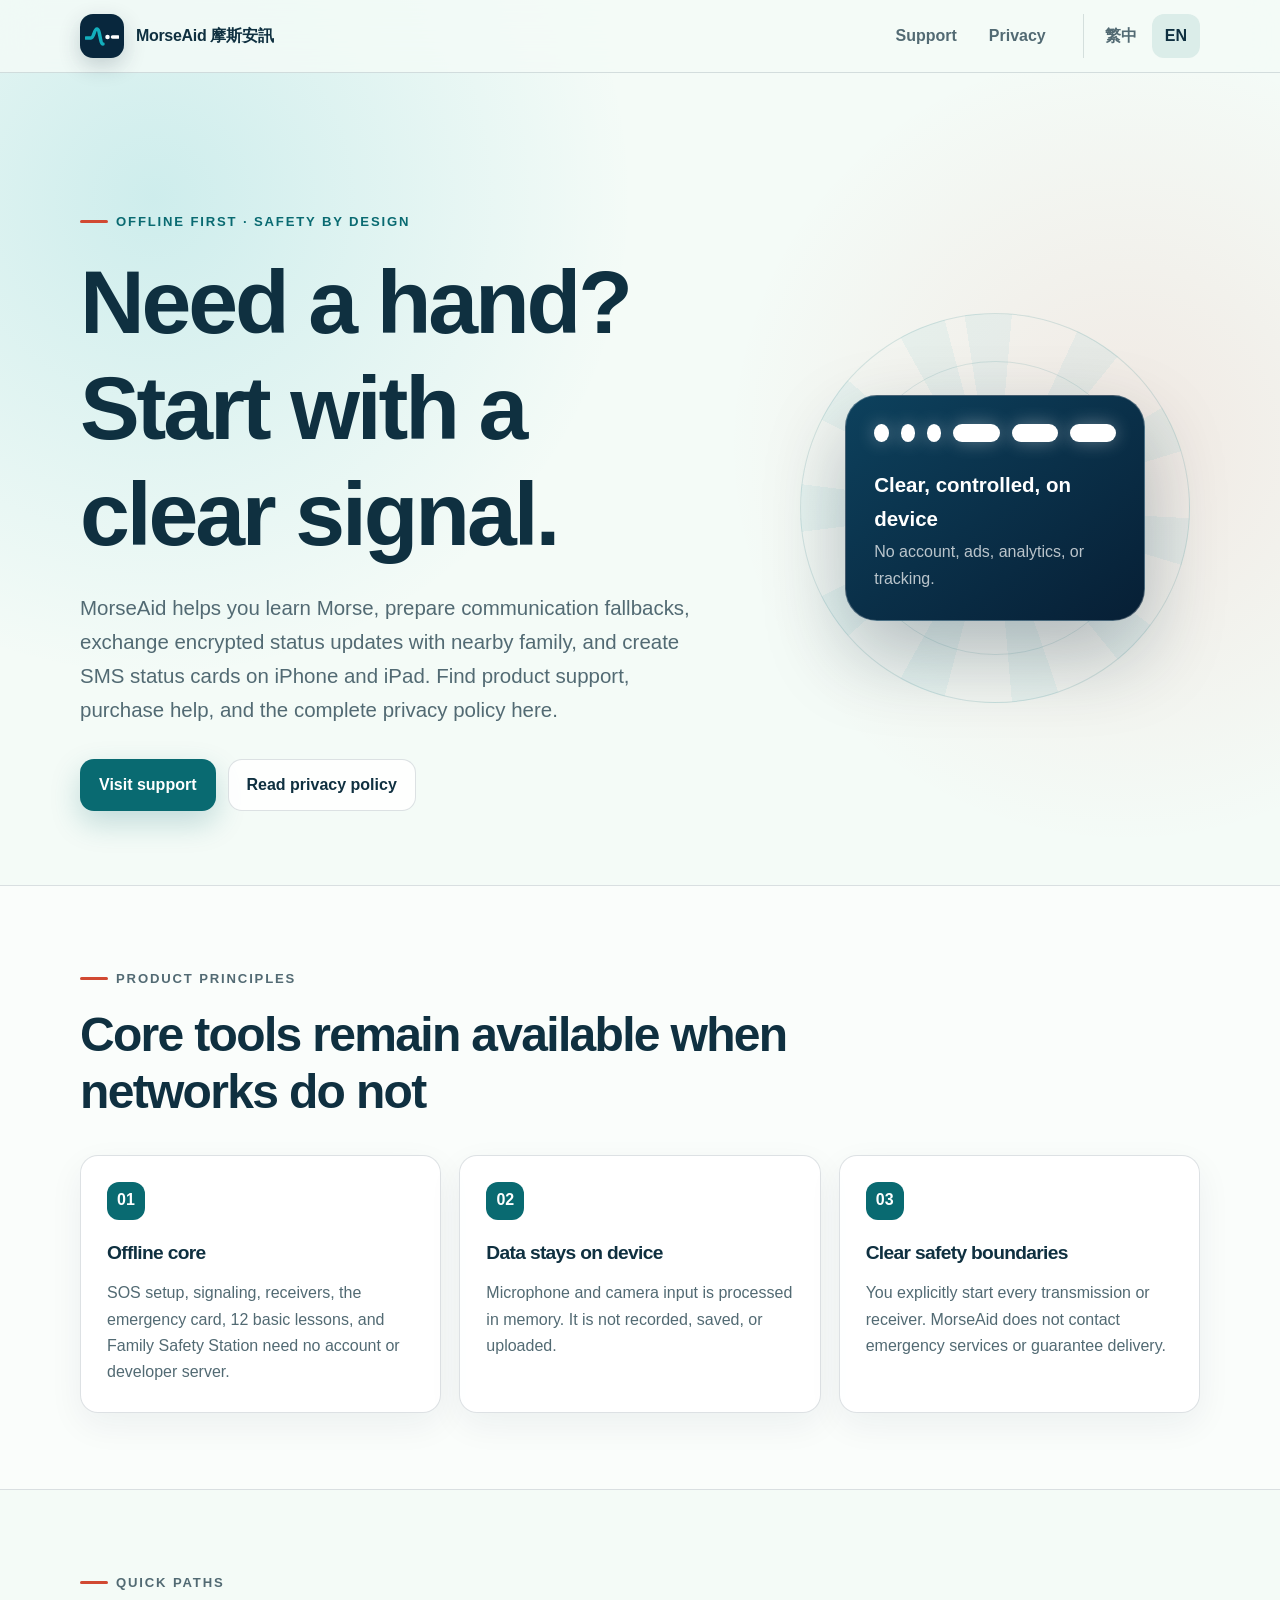
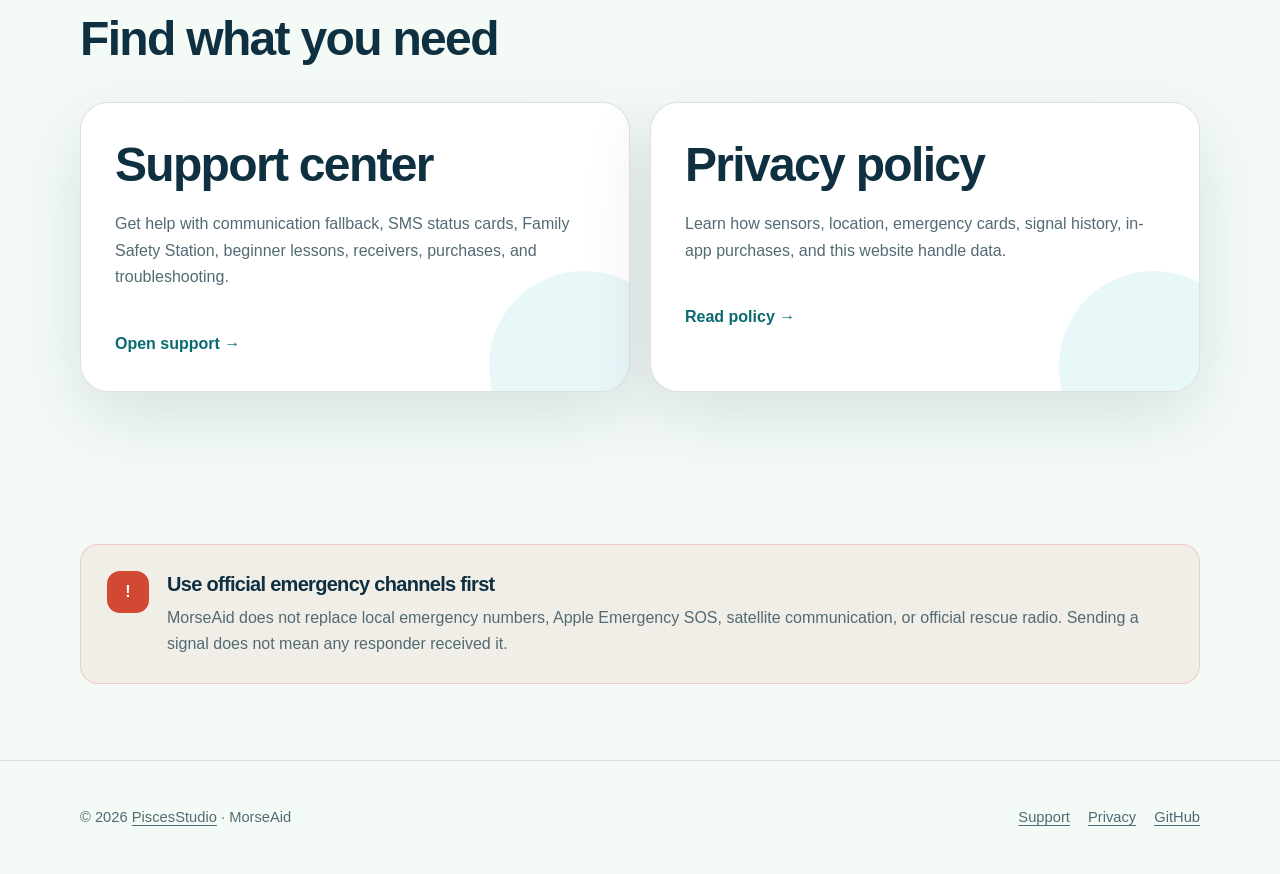
==== commit 7fa0874c: "docs: refresh support site" ====
--- a/index.html
+++ b/index.html
@@ -5,14 +5,14 @@
     <meta name="viewport" content="width=device-width, initial-scale=1" />
     <meta
       name="description"
-      content="MorseAid 災訊官方支援與隱私權資訊。Official support and privacy information for MorseAid."
+      content="MorseAid 摩斯安訊官方支援與隱私權資訊。Official support and privacy information for MorseAid."
     />
     <meta name="theme-color" content="#08273d" />
     <meta
       http-equiv="Content-Security-Policy"
       content="default-src 'self'; style-src 'self'; script-src 'self'; img-src 'self' data:; connect-src 'none'; object-src 'none'; base-uri 'self'"
     />
-    <title>MorseAid 災訊｜支援與隱私</title>
+    <title>MorseAid 摩斯安訊｜支援與隱私</title>
     <link rel="icon" href="favicon.svg" type="image/svg+xml" />
     <link rel="stylesheet" href="styles.css" />
     <script src="script.js" defer></script>
@@ -36,7 +36,7 @@
               <path d="M55 26h11" stroke="white" stroke-width="7" stroke-linecap="round" />
             </svg>
           </span>
-          <span>MorseAid 災訊</span>
+          <span>MorseAid 摩斯安訊</span>
         </a>
         <nav class="site-nav" aria-label="Primary">
           <a class="lang-zh" href="support.html">支援</a>
@@ -60,7 +60,7 @@
             <h1 class="lang-zh">需要協助？<br />訊號從這裡開始。</h1>
             <h1 class="lang-en">Need a hand?<br />Start with a clear signal.</h1>
             <p class="lede lang-zh">
-              MorseAid 災訊協助你在 iPhone 與 iPad 離線學習摩斯訊號、準備通訊受限時的備援工具，並與附近家人交換加密現況或建立簡訊現況卡。本網站提供操作支援、購買協助與完整隱私權說明。
+              MorseAid 摩斯安訊協助你在 iPhone 與 iPad 離線學習摩斯訊號、準備通訊受限時的備援工具，並與附近家人交換加密現況或建立簡訊現況卡。本網站提供操作支援、購買協助與完整隱私權說明。
             </p>
             <p class="lede lang-en">
               MorseAid helps you learn Morse, prepare communication fallbacks,
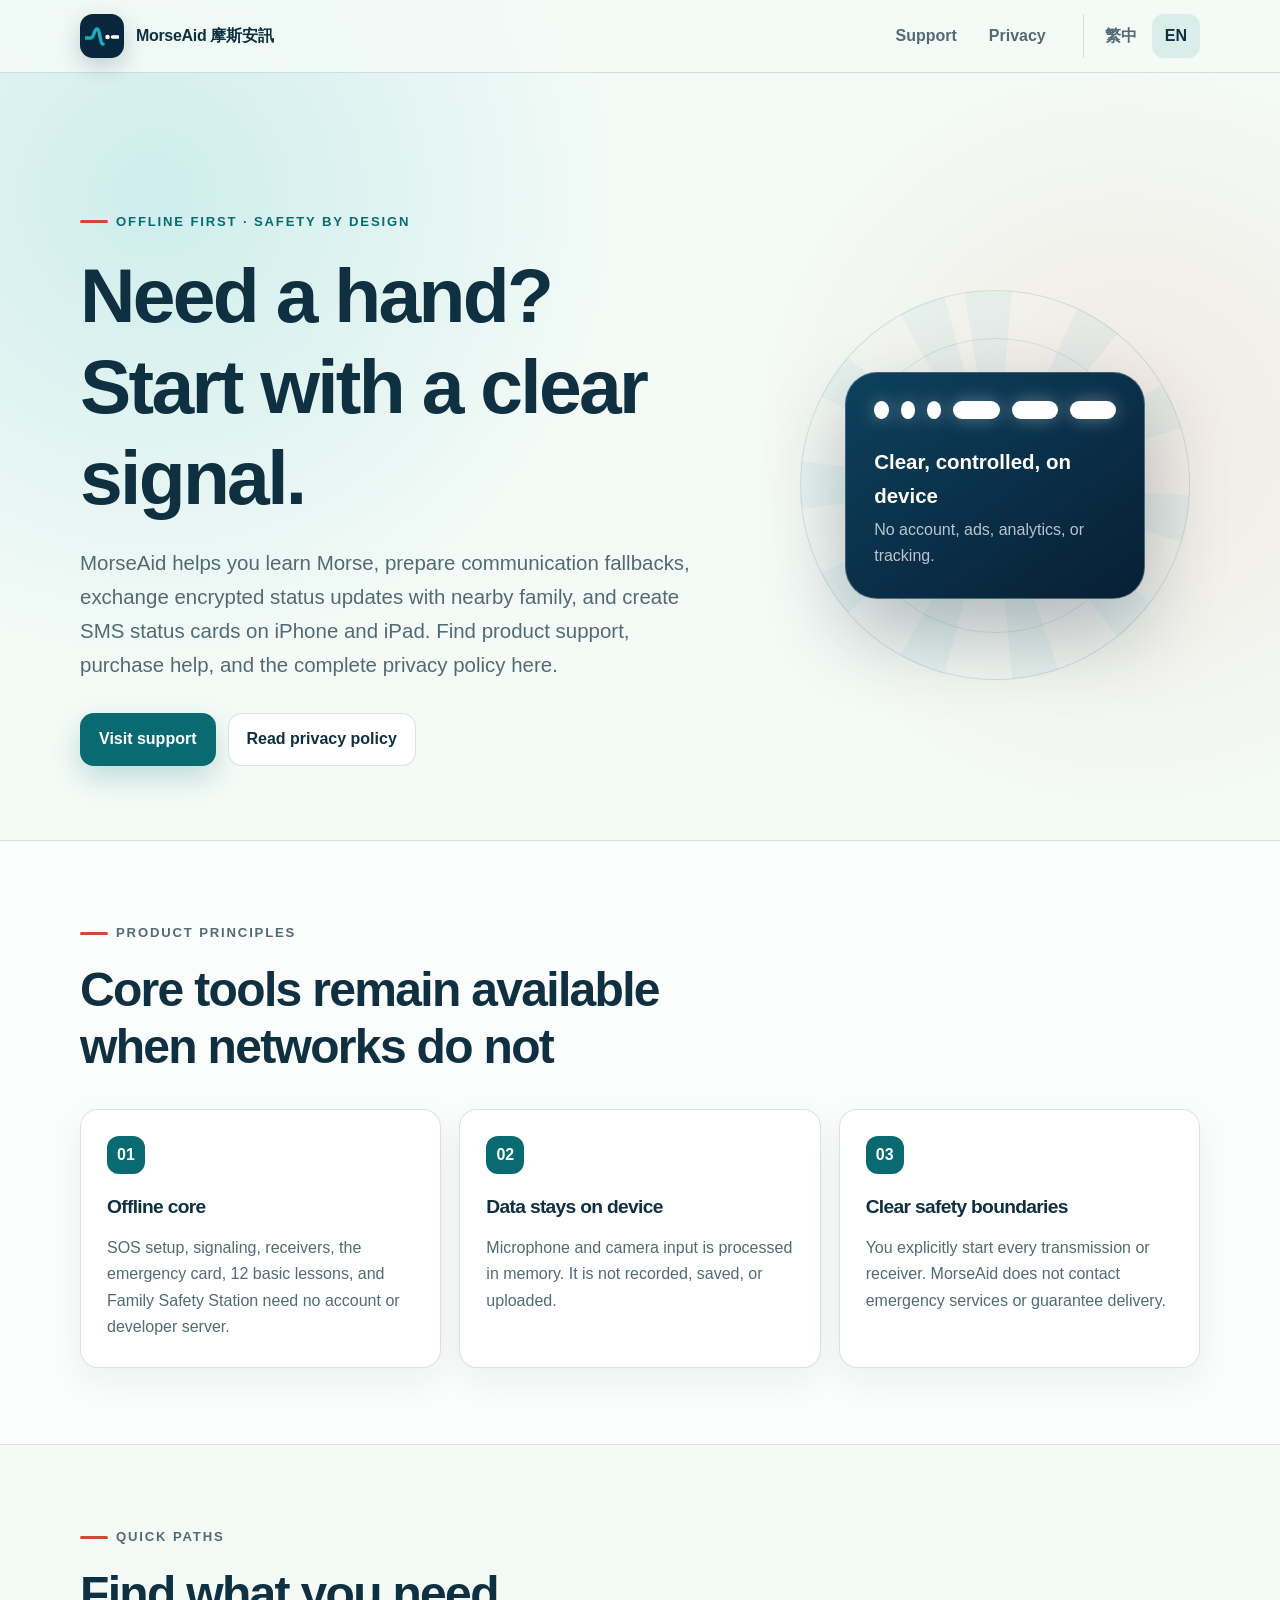
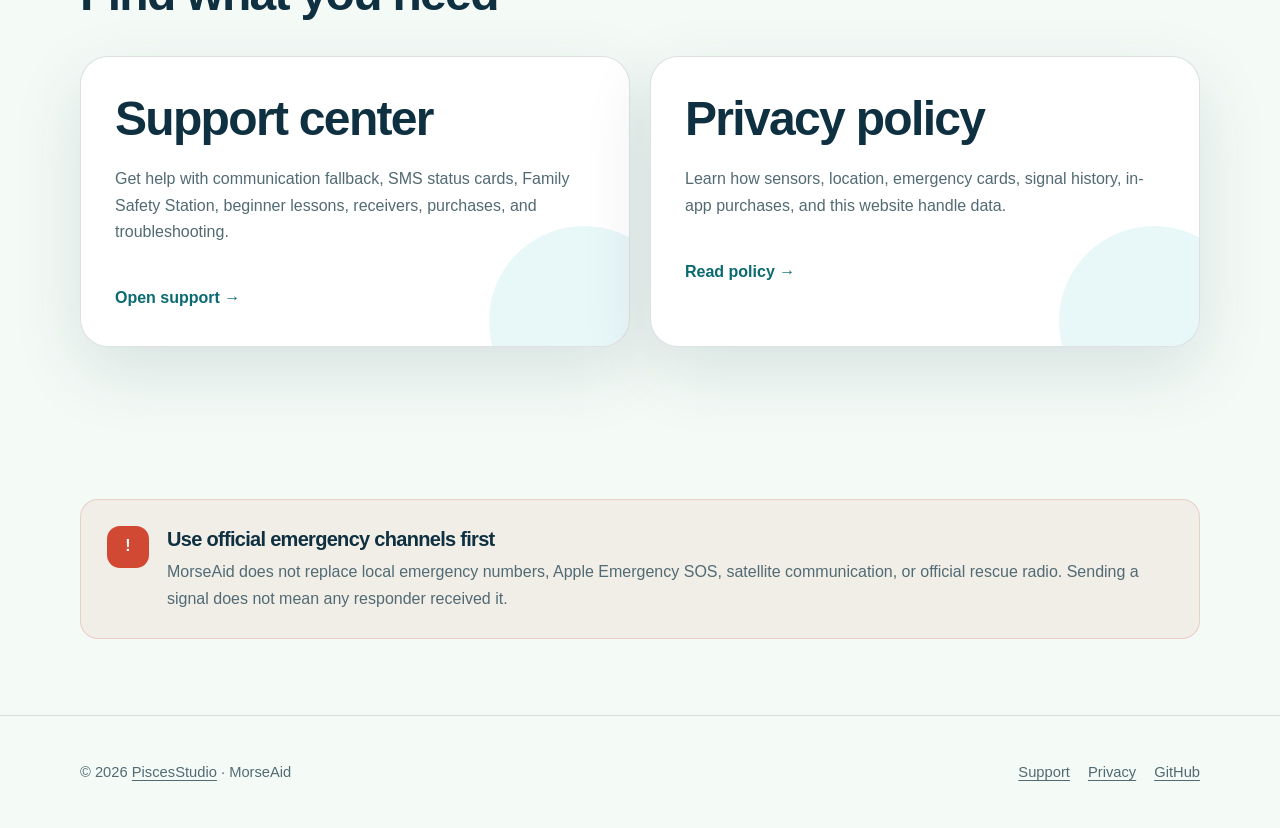
==== commit db2de819: "fix: balance responsive headings" ====
--- a/index.html
+++ b/index.html
@@ -14,7 +14,7 @@
     />
     <title>MorseAid 摩斯安訊｜支援與隱私</title>
     <link rel="icon" href="favicon.svg" type="image/svg+xml" />
-    <link rel="stylesheet" href="styles.css" />
+    <link rel="stylesheet" href="styles.css?v=20260728-3" />
     <script src="script.js" defer></script>
   </head>
   <body data-lang="zh">
--- a/styles.css
+++ b/styles.css
@@ -193,12 +193,14 @@
 h3 {
   line-height: 1.18;
   letter-spacing: -0.035em;
+  line-break: strict;
+  text-wrap: balance;
 }
 
 h1 {
   max-width: 780px;
   margin: 0;
-  font-size: clamp(2.65rem, 7vw, 5.8rem);
+  font-size: clamp(2.65rem, 6vw, 5.2rem);
 }
 
 .page-hero h1 {
@@ -208,6 +210,10 @@
 h2 {
   margin: 0 0 18px;
   font-size: clamp(1.8rem, 4vw, 3rem);
+}
+
+.content-stack .policy-section > h2 {
+  font-size: clamp(1.65rem, 3vw, 2.45rem);
 }
 
 h3 {
@@ -993,6 +999,16 @@
     padding-top: 58px;
   }
 
+  h1,
+  .page-hero h1 {
+    font-size: clamp(2.2rem, 11vw, 2.65rem);
+  }
+
+  h2,
+  .content-stack .policy-section > h2 {
+    font-size: clamp(1.55rem, 7vw, 2rem);
+  }
+
   .hero-actions {
     display: grid;
   }
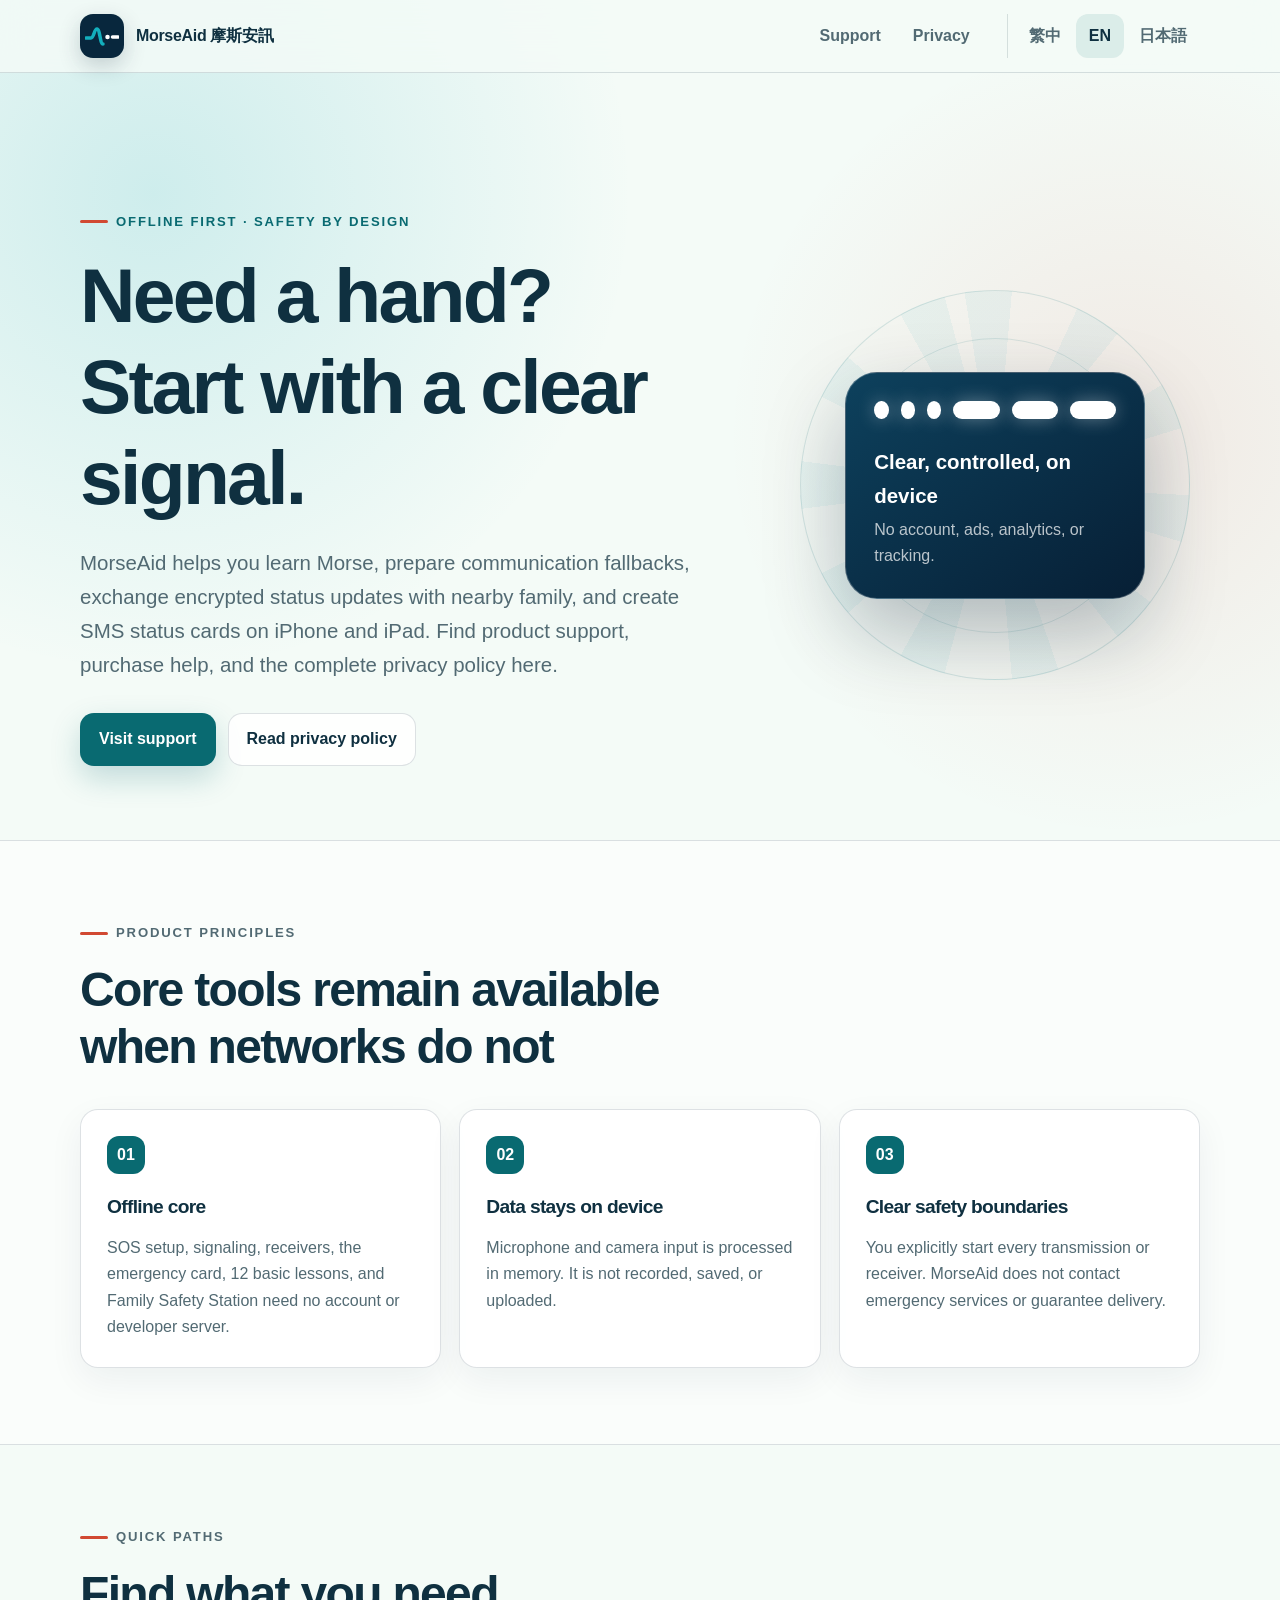
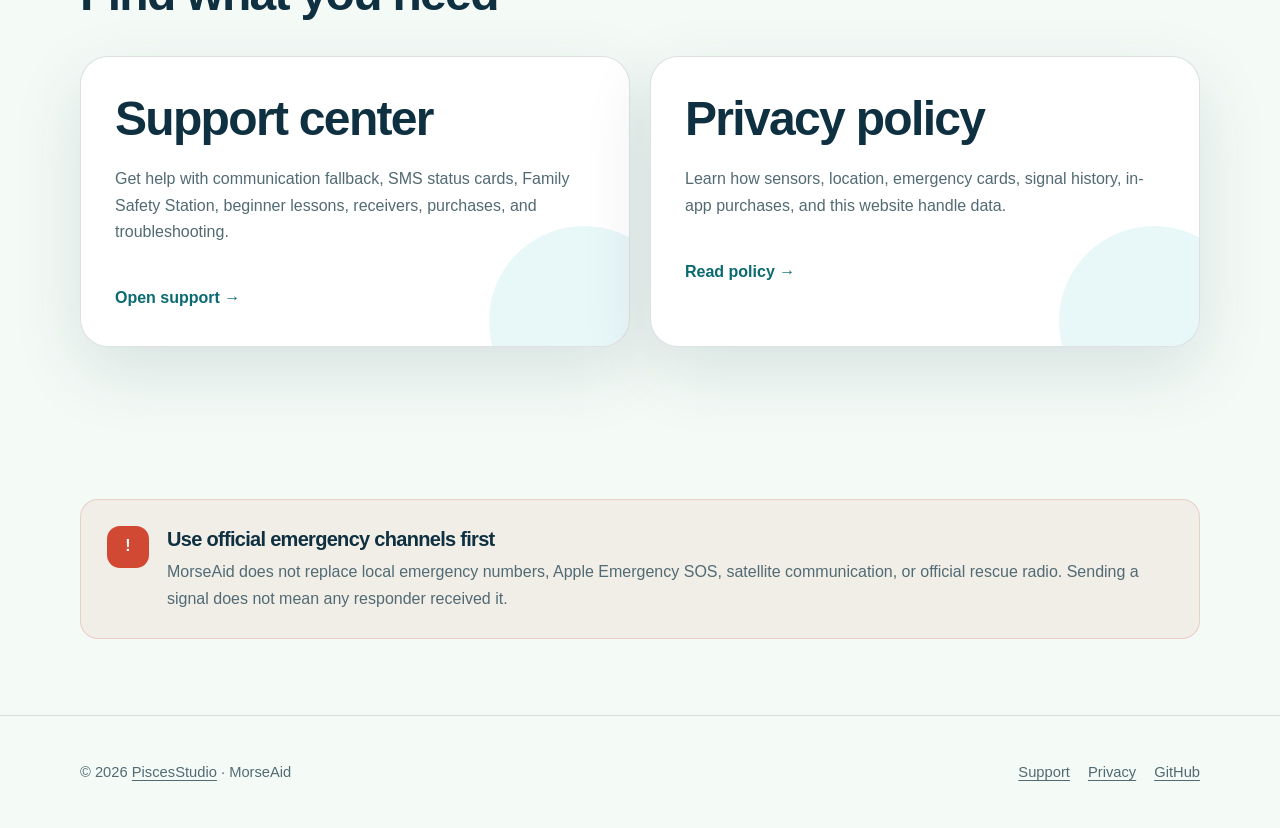
==== commit 21ecc139: "feat: add Japanese 1.1 support" ====
--- a/index.html
+++ b/index.html
@@ -14,7 +14,7 @@
     />
     <title>MorseAid 摩斯安訊｜支援與隱私</title>
     <link rel="icon" href="favicon.svg" type="image/svg+xml" />
-    <link rel="stylesheet" href="styles.css?v=20260728-3" />
+    <link rel="stylesheet" href="styles.css?v=20260816-1" />
     <script src="script.js" defer></script>
   </head>
   <body data-lang="zh">
@@ -47,6 +47,7 @@
         <div class="language-toggle" aria-label="Language">
           <button type="button" data-language="zh" aria-pressed="true">繁中</button>
           <button type="button" data-language="en" aria-pressed="false">EN</button>
+          <a href="support-ja.html" lang="ja">日本語</a>
         </div>
       </div>
     </header>
--- a/styles.css
+++ b/styles.css
@@ -119,6 +119,7 @@
 }
 
 .site-nav a,
+.language-toggle a,
 .language-toggle button {
   min-height: 42px;
   padding: 9px 13px;
@@ -134,6 +135,8 @@
 
 .site-nav a:hover,
 .site-nav a[aria-current="page"],
+.language-toggle a:hover,
+.language-toggle a[aria-current="page"],
 .language-toggle button:hover,
 .language-toggle button[aria-pressed="true"] {
   color: var(--ink);
@@ -219,6 +222,10 @@
 h3 {
   margin: 0 0 10px;
   font-size: 1.2rem;
+}
+
+.section-subheading {
+  margin-top: 32px;
 }
 
 .lede {
@@ -904,7 +911,11 @@
 }
 
 [data-lang="en"] .lang-zh,
-[data-lang="zh"] .lang-en {
+[data-lang="en"] .lang-ja,
+[data-lang="zh"] .lang-en,
+[data-lang="zh"] .lang-ja,
+[data-lang="ja"] .lang-zh,
+[data-lang="ja"] .lang-en {
   display: none !important;
 }
 
@@ -971,6 +982,8 @@
 @media (max-width: 560px) {
   .nav-shell {
     width: min(calc(100% - 20px), var(--content));
+    flex-wrap: wrap;
+    padding-block: 8px;
   }
 
   .signal-mark {
@@ -978,17 +991,30 @@
     height: 40px;
   }
 
+  .site-nav {
+    order: 3;
+    width: 100%;
+    margin-left: 0;
+    justify-content: center;
+    border-top: 1px solid var(--line);
+  }
+
   .site-nav a {
+    min-height: 36px;
+    padding-block: 6px;
     font-size: 0.9rem;
   }
 
   .language-toggle {
+    margin-left: auto;
     padding-left: 3px;
   }
 
+  .language-toggle a,
   .language-toggle button {
-    padding-inline: 8px;
-    font-size: 0.85rem;
+    min-height: 36px;
+    padding: 6px 7px;
+    font-size: 0.78rem;
   }
 
   .shell {
